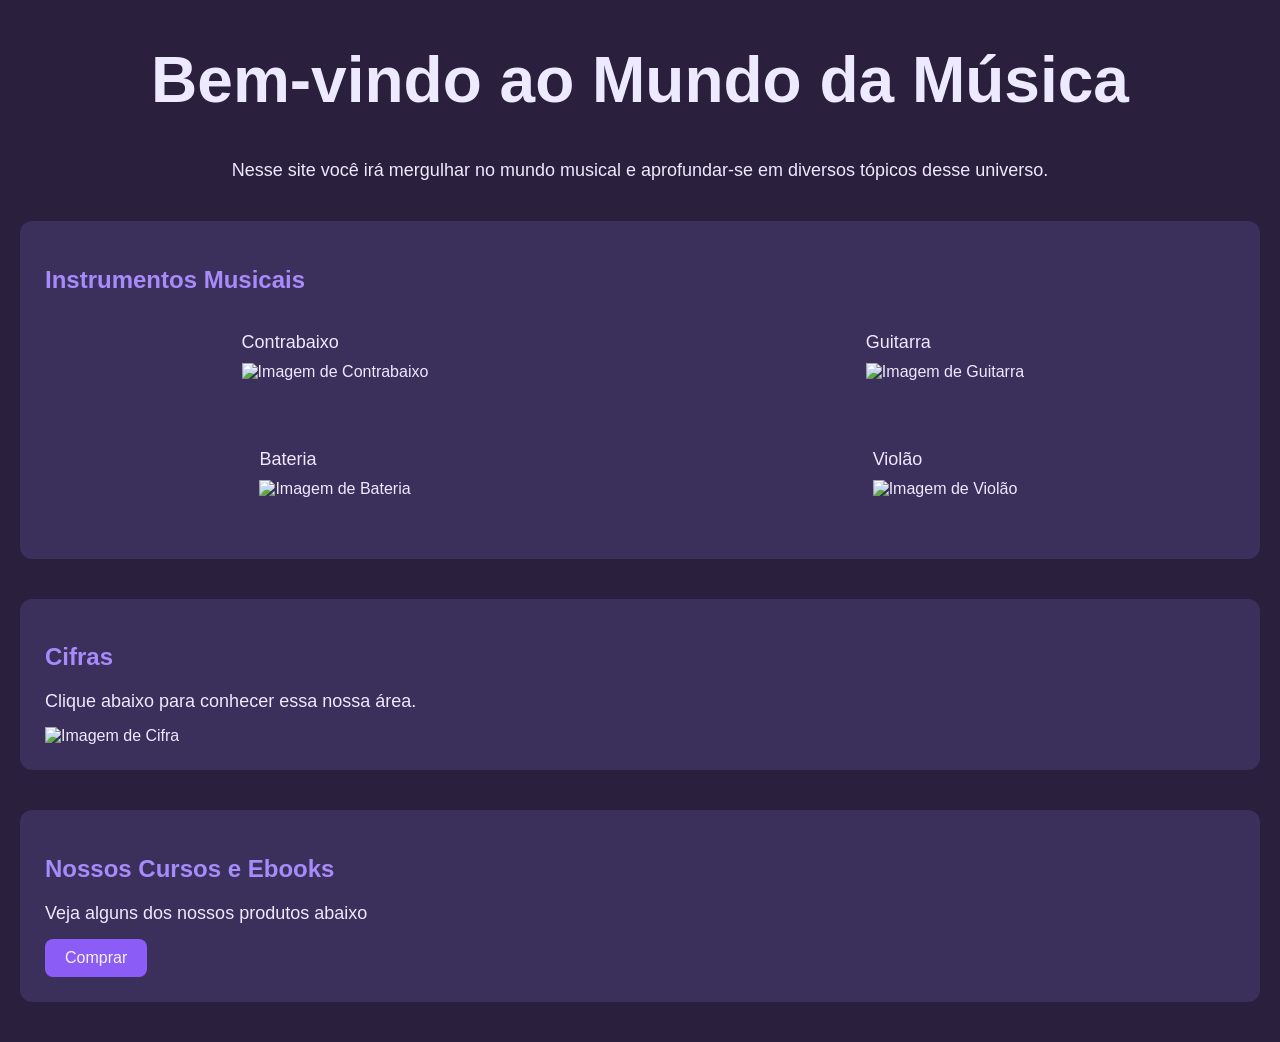
==== index.html @ 8fc6696b "Add files via upload" ====
<!DOCTYPE html>
<html lang="pt-br">
  <head>
    <meta charset="UTF-8">
    <meta name="viewport" content="width-device-width, initial-scale=1.0">
    <title>Mundo da Música</title>
    <link rel="stylesheet" href="style.css">
  </head>
  
  <body>
   <div class="titulo-principal">
     <h1>Bem-vindo ao Mundo da Música</h1>
    <p class="subtitulo">Nesse site você irá mergulhar no mundo musical e aprofundar-se em diversos tópicos desse universo.</p>
    </div>
    
    <div class="instrumentos">
      <h2 class="titulo">Instrumentos Musicais</h2>
      <ul>
        <li>
          <p class="lista-item">Contrabaixo</p>
          <img src="https://s3.wasabisys.com/michael.smserver.com.br/conta-baixo-michael-bm607n_b81e.png" width="150" height="100" alt="Imagem de Contrabaixo">
        </li>
        
        <li>
          <p class="lista-item">Guitarra</p>
          <img src="https://s3.wasabisys.com/michael.smserver.com.br/guitarra-rocker_734f.png" width="150" height="100" alt="Imagem de Guitarra">
          </li>
          
        <li>
          <p class="lista-item">Bateria</p>
          <img src="https://s3.wasabisys.com/michael.smserver.com.br/bateria-michael-evolve-dme620_70bd.png" width="150" height="100" alt="Imagem de Bateria">
          </li>
        
        <li>
          <p class="lista-item">Violão</p>
          <img src="https://s3.wasabisys.com/michael.smserver.com.br/violao-eletrico-michael-folk-vmf420_cad9.png" width="150" height="100" alt="Imagem de Violão">
          </li>
      </ul>
      </div>
      
      <div class="cifra">
        <h2 class="titulo">Cifras</h2>
        <p class="subtitulo">Clique abaixo para conhecer essa nossa área.</p>
        <a href="cifra.html">
          <img src="https://play.google.com/store/apps/details?id=br.com.petaxxon.cifras&hl=pt" width="150" height="100" alt="Imagem de Cifra">
        </a>
      </div>
      
      <div class="produtos">
        <h2 class="titulo">Nossos Cursos e Ebooks</h2>
        <p class="subtitulo">Veja alguns dos nossos produtos abaixo</p>
        <a href="pagamento.html">
         <button>Comprar</button>
        </a>
      </div>
      
  </body>
</html>
---- style.css ----
body {
  background-color: #2A1F3D;
  color: #EDE9FE;
  font-family: Arial, sans-serif;
  margin: 0;
  padding: 0;
}

/* Textos */
.titulo-principal {
  font-size: 32px;
  color: ##FBBF24;
  text-align: center;
  margin-top: 30px;
}

.titulo {
  font-size: 24px;
  color: #A78BFA;
}

.subtitulo {
  font-size: 18px;
  margin-bottom: 15px;
}

.lista-item {
  font-size: 18px;
  margin-bottom: 10px;
}

/* Seções */
.instrumentos,
.cifra,
.produtos,
.formulario {
  background-color: #3B2F5B;
  border-radius: 12px;
  margin: 40px 20px;
  padding: 25px;
}

.instrumentos ul {
  display: grid;
  grid-template-columns: repeat(2, 1fr);
  gap: 30px;
  justify-items: center;
}

/* Blocos secundários */
.voltar {
  border-radius: 12px;
  margin: 30px 20px;
  padding: 20px;
  text-align: center;
}

/* Botões */
button {
  background-color: #8B5CF6;
  color: #F5F3FF;
  border: none;
  border-radius: 8px;
  padding: 10px 20px;
  font-size: 16px;
  cursor: pointer;
}

button:hover {
  background-color: #7C3AED;
}

/* Links */
a {
  text-decoration: none;
  color: inherit;
}

/* Listas */
ul {
  list-style: none;
  padding: 0;
}

li {
  margin-bottom: 20px;
}
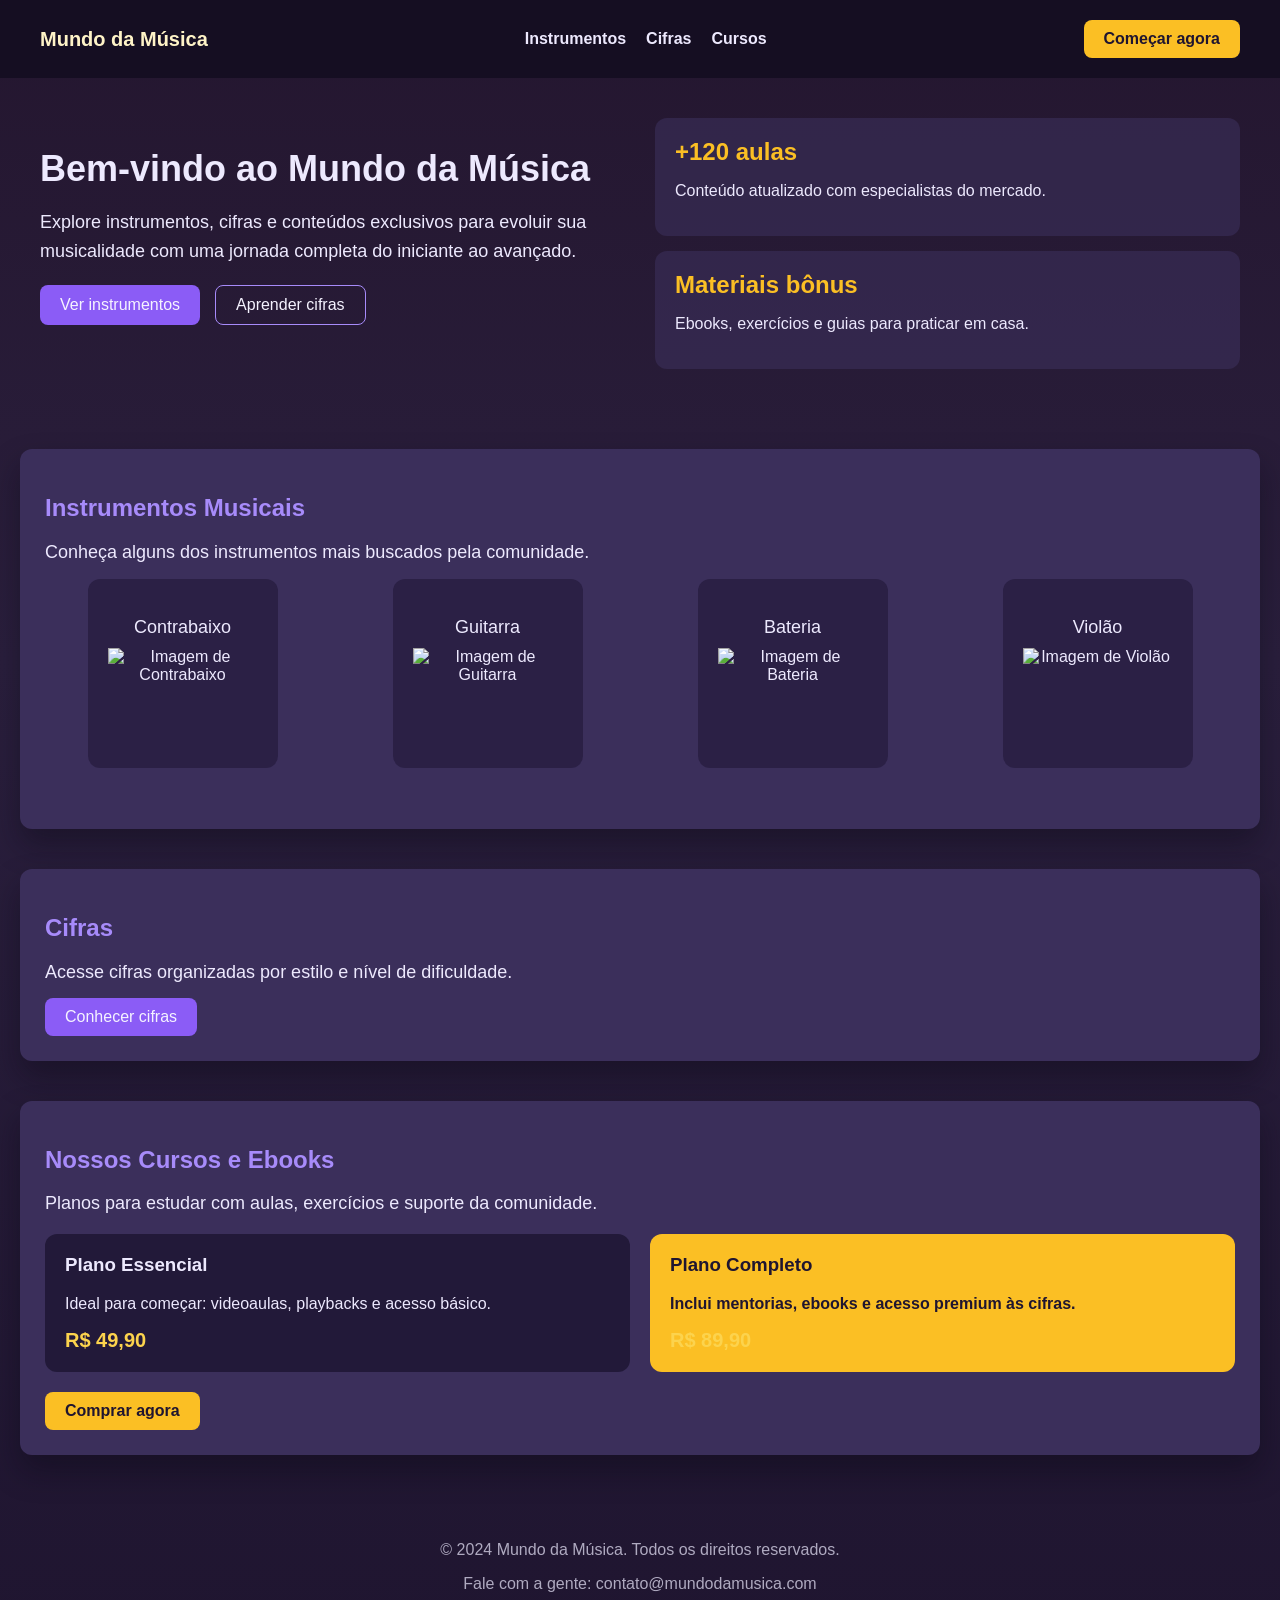
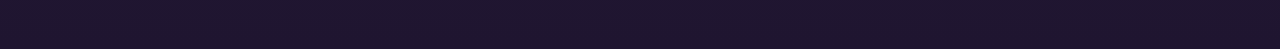
==== commit e104e13f: "Melhorar layout e conteúdo do site" ====
--- a/index.html
+++ b/index.html
@@ -1,58 +1,104 @@
-<!DOCTYPE html>
-<html lang="pt-br">
-  <head>
-    <meta charset="UTF-8">
-    <meta name="viewport" content="width-device-width, initial-scale=1.0">
-    <title>Mundo da Música</title>
-    <link rel="stylesheet" href="style.css">
-  </head>
-  
-  <body>
-   <div class="titulo-principal">
-     <h1>Bem-vindo ao Mundo da Música</h1>
-    <p class="subtitulo">Nesse site você irá mergulhar no mundo musical e aprofundar-se em diversos tópicos desse universo.</p>
-    </div>
-    
-    <div class="instrumentos">
-      <h2 class="titulo">Instrumentos Musicais</h2>
-      <ul>
-        <li>
-          <p class="lista-item">Contrabaixo</p>
-          <img src="https://s3.wasabisys.com/michael.smserver.com.br/conta-baixo-michael-bm607n_b81e.png" width="150" height="100" alt="Imagem de Contrabaixo">
-        </li>
-        
-        <li>
-          <p class="lista-item">Guitarra</p>
-          <img src="https://s3.wasabisys.com/michael.smserver.com.br/guitarra-rocker_734f.png" width="150" height="100" alt="Imagem de Guitarra">
-          </li>
-          
-        <li>
-          <p class="lista-item">Bateria</p>
-          <img src="https://s3.wasabisys.com/michael.smserver.com.br/bateria-michael-evolve-dme620_70bd.png" width="150" height="100" alt="Imagem de Bateria">
-          </li>
-        
-        <li>
-          <p class="lista-item">Violão</p>
-          <img src="https://s3.wasabisys.com/michael.smserver.com.br/violao-eletrico-michael-folk-vmf420_cad9.png" width="150" height="100" alt="Imagem de Violão">
-          </li>
-      </ul>
-      </div>
-      
-      <div class="cifra">
-        <h2 class="titulo">Cifras</h2>
-        <p class="subtitulo">Clique abaixo para conhecer essa nossa área.</p>
-        <a href="cifra.html">
-          <img src="https://play.google.com/store/apps/details?id=br.com.petaxxon.cifras&hl=pt" width="150" height="100" alt="Imagem de Cifra">
-        </a>
-      </div>
-      
-      <div class="produtos">
-        <h2 class="titulo">Nossos Cursos e Ebooks</h2>
-        <p class="subtitulo">Veja alguns dos nossos produtos abaixo</p>
-        <a href="pagamento.html">
-         <button>Comprar</button>
-        </a>
-      </div>
-      
-  </body>
-</html>+<!DOCTYPE html>
+<html lang="pt-br">
+  <head>
+    <meta charset="UTF-8">
+    <meta name="viewport" content="width=device-width, initial-scale=1.0">
+    <title>Mundo da Música</title>
+    <link rel="stylesheet" href="style.css">
+  </head>
+
+  <body>
+    <header class="topo">
+      <div class="logo">
+        <span>Mundo da Música</span>
+      </div>
+      <nav class="menu">
+        <a href="#instrumentos">Instrumentos</a>
+        <a href="#cifras">Cifras</a>
+        <a href="#produtos">Cursos</a>
+      </nav>
+      <a class="botao destaque" href="pagamento.html">Começar agora</a>
+    </header>
+
+    <main>
+      <section class="hero">
+        <div class="hero-texto">
+          <h1>Bem-vindo ao Mundo da Música</h1>
+          <p>
+            Explore instrumentos, cifras e conteúdos exclusivos para evoluir sua musicalidade com
+            uma jornada completa do iniciante ao avançado.
+          </p>
+          <div class="hero-botoes">
+            <a class="botao" href="#instrumentos">Ver instrumentos</a>
+            <a class="botao secundario" href="cifra.html">Aprender cifras</a>
+          </div>
+        </div>
+        <div class="hero-info">
+          <div class="card-info">
+            <h2>+120 aulas</h2>
+            <p>Conteúdo atualizado com especialistas do mercado.</p>
+          </div>
+          <div class="card-info">
+            <h2>Materiais bônus</h2>
+            <p>Ebooks, exercícios e guias para praticar em casa.</p>
+          </div>
+        </div>
+      </section>
+
+      <section class="instrumentos" id="instrumentos">
+        <h2 class="titulo">Instrumentos Musicais</h2>
+        <p class="subtitulo">Conheça alguns dos instrumentos mais buscados pela comunidade.</p>
+        <ul>
+          <li class="card-instrumento">
+            <p class="lista-item">Contrabaixo</p>
+            <img src="https://s3.wasabisys.com/michael.smserver.com.br/conta-baixo-michael-bm607n_b81e.png" width="150" height="100" alt="Imagem de Contrabaixo">
+          </li>
+
+          <li class="card-instrumento">
+            <p class="lista-item">Guitarra</p>
+            <img src="https://s3.wasabisys.com/michael.smserver.com.br/guitarra-rocker_734f.png" width="150" height="100" alt="Imagem de Guitarra">
+          </li>
+
+          <li class="card-instrumento">
+            <p class="lista-item">Bateria</p>
+            <img src="https://s3.wasabisys.com/michael.smserver.com.br/bateria-michael-evolve-dme620_70bd.png" width="150" height="100" alt="Imagem de Bateria">
+          </li>
+
+          <li class="card-instrumento">
+            <p class="lista-item">Violão</p>
+            <img src="https://s3.wasabisys.com/michael.smserver.com.br/violao-eletrico-michael-folk-vmf420_cad9.png" width="150" height="100" alt="Imagem de Violão">
+          </li>
+        </ul>
+      </section>
+
+      <section class="cifra" id="cifras">
+        <h2 class="titulo">Cifras</h2>
+        <p class="subtitulo">Acesse cifras organizadas por estilo e nível de dificuldade.</p>
+        <a class="botao" href="cifra.html">Conhecer cifras</a>
+      </section>
+
+      <section class="produtos" id="produtos">
+        <h2 class="titulo">Nossos Cursos e Ebooks</h2>
+        <p class="subtitulo">Planos para estudar com aulas, exercícios e suporte da comunidade.</p>
+        <div class="planos">
+          <div class="plano">
+            <h3>Plano Essencial</h3>
+            <p>Ideal para começar: videoaulas, playbacks e acesso básico.</p>
+            <strong>R$ 49,90</strong>
+          </div>
+          <div class="plano destaque">
+            <h3>Plano Completo</h3>
+            <p>Inclui mentorias, ebooks e acesso premium às cifras.</p>
+            <strong>R$ 89,90</strong>
+          </div>
+        </div>
+        <a class="botao destaque" href="pagamento.html">Comprar agora</a>
+      </section>
+    </main>
+
+    <footer class="rodape">
+      <p>© 2024 Mundo da Música. Todos os direitos reservados.</p>
+      <p>Fale com a gente: contato@mundodamusica.com</p>
+    </footer>
+  </body>
+</html>
--- a/style.css
+++ b/style.css
@@ -1,87 +1,286 @@
-body {
-  background-color: #2A1F3D;
-  color: #EDE9FE;
-  font-family: Arial, sans-serif;
-  margin: 0;
-  padding: 0;
-}
-
-/* Textos */
-.titulo-principal {
-  font-size: 32px;
-  color: ##FBBF24;
-  text-align: center;
-  margin-top: 30px;
-}
-
-.titulo {
-  font-size: 24px;
-  color: #A78BFA;
-}
-
-.subtitulo {
-  font-size: 18px;
-  margin-bottom: 15px;
-}
-
-.lista-item {
-  font-size: 18px;
-  margin-bottom: 10px;
-}
-
-/* Seções */
-.instrumentos,
-.cifra,
-.produtos,
-.formulario {
-  background-color: #3B2F5B;
-  border-radius: 12px;
-  margin: 40px 20px;
-  padding: 25px;
-}
-
-.instrumentos ul {
-  display: grid;
-  grid-template-columns: repeat(2, 1fr);
-  gap: 30px;
-  justify-items: center;
-}
-
-/* Blocos secundários */
-.voltar {
-  border-radius: 12px;
-  margin: 30px 20px;
-  padding: 20px;
-  text-align: center;
-}
-
-/* Botões */
-button {
-  background-color: #8B5CF6;
-  color: #F5F3FF;
-  border: none;
-  border-radius: 8px;
-  padding: 10px 20px;
-  font-size: 16px;
-  cursor: pointer;
-}
-
-button:hover {
-  background-color: #7C3AED;
-}
-
-/* Links */
-a {
-  text-decoration: none;
-  color: inherit;
-}
-
-/* Listas */
-ul {
-  list-style: none;
-  padding: 0;
-}
-
-li {
-  margin-bottom: 20px;
-}
+:root {
+  color-scheme: dark;
+}
+
+* {
+  box-sizing: border-box;
+}
+
+body {
+  background: linear-gradient(180deg, #24162f 0%, #2a1f3d 40%, #1f1530 100%);
+  color: #ede9fe;
+  font-family: "Inter", Arial, sans-serif;
+  margin: 0;
+  padding: 0;
+}
+
+img {
+  max-width: 100%;
+  display: block;
+}
+
+/* Topo */
+.topo {
+  display: flex;
+  align-items: center;
+  justify-content: space-between;
+  gap: 20px;
+  padding: 20px 40px;
+  background: rgba(21, 14, 34, 0.9);
+  position: sticky;
+  top: 0;
+  z-index: 10;
+}
+
+.logo {
+  font-size: 20px;
+  font-weight: 700;
+  color: #fef3c7;
+}
+
+.menu {
+  display: flex;
+  gap: 20px;
+  flex-wrap: wrap;
+}
+
+.menu a {
+  font-weight: 600;
+}
+
+/* Hero */
+.hero {
+  display: grid;
+  gap: 30px;
+  grid-template-columns: repeat(auto-fit, minmax(260px, 1fr));
+  padding: 40px;
+}
+
+.hero-texto h1 {
+  font-size: 36px;
+  margin-bottom: 10px;
+}
+
+.hero-texto p {
+  font-size: 18px;
+  line-height: 1.6;
+}
+
+.hero-botoes {
+  display: flex;
+  gap: 15px;
+  flex-wrap: wrap;
+  margin-top: 20px;
+}
+
+.hero-info {
+  display: grid;
+  gap: 15px;
+}
+
+.card-info {
+  background: rgba(59, 47, 91, 0.6);
+  border-radius: 12px;
+  padding: 20px;
+}
+
+.card-info h2 {
+  margin: 0 0 10px;
+  color: #fbbf24;
+}
+
+/* Textos */
+.titulo-principal {
+  font-size: 32px;
+  color: #fbbf24;
+  text-align: center;
+  margin: 0 0 20px;
+}
+
+.titulo {
+  font-size: 24px;
+  color: #a78bfa;
+}
+
+.subtitulo {
+  font-size: 18px;
+  margin-bottom: 15px;
+}
+
+.lista-item {
+  font-size: 18px;
+  margin-bottom: 10px;
+}
+
+/* Seções */
+.instrumentos,
+.cifra,
+.produtos,
+.formulario {
+  background-color: #3b2f5b;
+  border-radius: 12px;
+  margin: 40px 20px;
+  padding: 25px;
+  box-shadow: 0 16px 30px rgba(11, 7, 19, 0.4);
+}
+
+.instrumentos ul {
+  display: grid;
+  grid-template-columns: repeat(auto-fit, minmax(180px, 1fr));
+  gap: 30px;
+  justify-items: center;
+}
+
+.card-instrumento {
+  background: rgba(36, 27, 61, 0.7);
+  padding: 20px;
+  border-radius: 12px;
+  text-align: center;
+}
+
+.planos {
+  display: grid;
+  grid-template-columns: repeat(auto-fit, minmax(220px, 1fr));
+  gap: 20px;
+  margin: 20px 0;
+}
+
+.plano {
+  background: rgba(28, 20, 49, 0.8);
+  border-radius: 12px;
+  padding: 20px;
+}
+
+.plano h3 {
+  margin-top: 0;
+}
+
+.plano strong {
+  display: block;
+  margin-top: 12px;
+  color: #fcd34d;
+  font-size: 20px;
+}
+
+.lista-cifras {
+  list-style: none;
+  padding: 0;
+  margin: 20px 0;
+  display: grid;
+  gap: 12px;
+}
+
+.lista-cifras li {
+  background: rgba(28, 20, 49, 0.8);
+  border-radius: 10px;
+  padding: 12px 16px;
+  display: grid;
+  gap: 4px;
+}
+
+/* Conteúdo */
+.conteudo {
+  padding: 20px;
+}
+
+/* Blocos secundários */
+.voltar {
+  border-radius: 12px;
+  margin: 30px 20px 50px;
+  padding: 20px;
+  text-align: center;
+}
+
+/* Botões */
+button,
+.botao {
+  background-color: #8b5cf6;
+  color: #f5f3ff;
+  border: none;
+  border-radius: 8px;
+  padding: 10px 20px;
+  font-size: 16px;
+  cursor: pointer;
+  display: inline-flex;
+  align-items: center;
+  justify-content: center;
+  gap: 6px;
+}
+
+button:hover,
+.botao:hover {
+  background-color: #7c3aed;
+}
+
+.botao.secundario {
+  background-color: transparent;
+  border: 1px solid #a78bfa;
+}
+
+.botao.secundario:hover {
+  background-color: rgba(167, 139, 250, 0.15);
+}
+
+.botao.destaque,
+.plano.destaque {
+  background-color: #fbbf24;
+  color: #1f1530;
+  font-weight: 700;
+}
+
+.botao.destaque:hover {
+  background-color: #f59e0b;
+}
+
+/* Formulário */
+form {
+  display: grid;
+  gap: 15px;
+}
+
+label {
+  font-weight: 600;
+}
+
+select {
+  background: #1f1530;
+  color: #ede9fe;
+  border: 1px solid #a78bfa;
+  border-radius: 8px;
+  padding: 10px;
+  font-size: 16px;
+}
+
+/* Links */
+a {
+  text-decoration: none;
+  color: inherit;
+}
+
+/* Listas */
+ul {
+  list-style: none;
+  padding: 0;
+}
+
+li {
+  margin-bottom: 20px;
+}
+
+/* Rodapé */
+.rodape {
+  text-align: center;
+  padding: 30px 20px 40px;
+  color: rgba(237, 233, 254, 0.7);
+}
+
+@media (max-width: 720px) {
+  .topo {
+    flex-direction: column;
+    align-items: flex-start;
+  }
+
+  .hero {
+    padding: 30px 20px;
+  }
+}
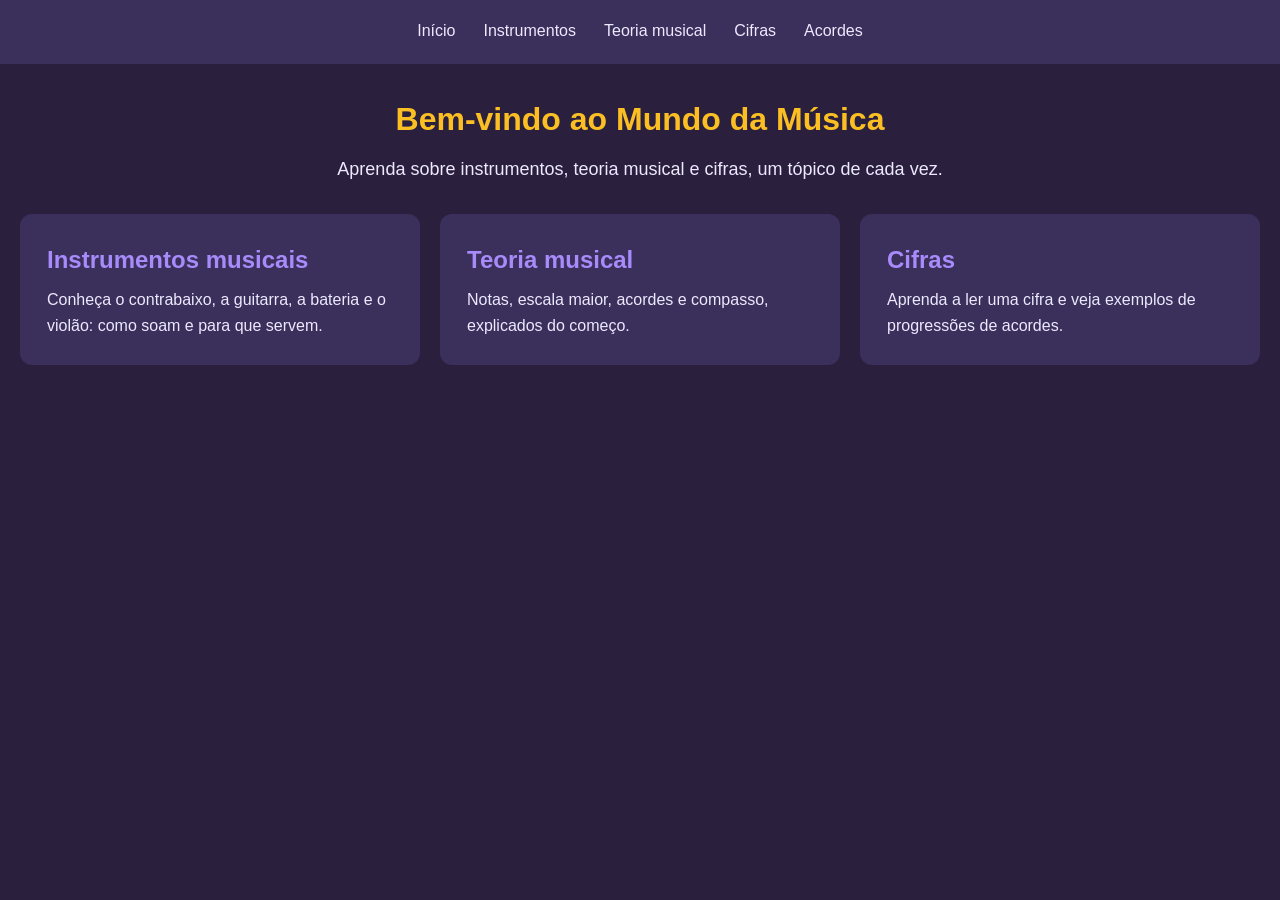
==== commit 1aeb33d6: "feat: versao 2.0 com JSON, dicionario de acordes e audio" ====
--- a/index.html
+++ b/index.html
@@ -3,102 +3,34 @@
   <head>
     <meta charset="UTF-8">
     <meta name="viewport" content="width=device-width, initial-scale=1.0">
-    <title>Mundo da Música</title>
-    <link rel="stylesheet" href="style.css">
-  </head>
+    <title>Início | Mundo da Música</title>
+<link rel="stylesheet" href="css/style.css">  </head>
+  <body>
+    <nav class="menu">
+      <a href="index.html">Início</a>
+      <a href="instrumentos.html">Instrumentos</a>
+      <a href="teoria.html">Teoria musical</a>
+      <a href="cifra.html">Cifras</a>
+      <a href="acordes.html">Acordes</a>
+    </nav>
 
-  <body>
-    <header class="topo">
-      <div class="logo">
-        <span>Mundo da Música</span>
-      </div>
-      <nav class="menu">
-        <a href="#instrumentos">Instrumentos</a>
-        <a href="#cifras">Cifras</a>
-        <a href="#produtos">Cursos</a>
-      </nav>
-      <a class="botao destaque" href="pagamento.html">Começar agora</a>
-    </header>
+    <h1 class="titulo-principal">Bem-vindo ao Mundo da Música</h1>
+    <p class="intro">Aprenda sobre instrumentos, teoria musical e cifras, um tópico de cada vez.</p>
 
-    <main>
-      <section class="hero">
-        <div class="hero-texto">
-          <h1>Bem-vindo ao Mundo da Música</h1>
-          <p>
-            Explore instrumentos, cifras e conteúdos exclusivos para evoluir sua musicalidade com
-            uma jornada completa do iniciante ao avançado.
-          </p>
-          <div class="hero-botoes">
-            <a class="botao" href="#instrumentos">Ver instrumentos</a>
-            <a class="botao secundario" href="cifra.html">Aprender cifras</a>
-          </div>
-        </div>
-        <div class="hero-info">
-          <div class="card-info">
-            <h2>+120 aulas</h2>
-            <p>Conteúdo atualizado com especialistas do mercado.</p>
-          </div>
-          <div class="card-info">
-            <h2>Materiais bônus</h2>
-            <p>Ebooks, exercícios e guias para praticar em casa.</p>
-          </div>
-        </div>
-      </section>
+    <div class="topicos">
+      <a class="card" href="instrumentos.html">
+        <h2 class="titulo">Instrumentos musicais</h2>
+        <p>Conheça o contrabaixo, a guitarra, a bateria e o violão: como soam e para que servem.</p>
+      </a>
+      <a class="card" href="teoria.html">
+        <h2 class="titulo">Teoria musical</h2>
+        <p>Notas, escala maior, acordes e compasso, explicados do começo.</p>
+      </a>
+      <a class="card" href="cifra.html">
+        <h2 class="titulo">Cifras</h2>
+        <p>Aprenda a ler uma cifra e veja exemplos de progressões de acordes.</p>
+      </a>
+    </div>
 
-      <section class="instrumentos" id="instrumentos">
-        <h2 class="titulo">Instrumentos Musicais</h2>
-        <p class="subtitulo">Conheça alguns dos instrumentos mais buscados pela comunidade.</p>
-        <ul>
-          <li class="card-instrumento">
-            <p class="lista-item">Contrabaixo</p>
-            <img src="https://s3.wasabisys.com/michael.smserver.com.br/conta-baixo-michael-bm607n_b81e.png" width="150" height="100" alt="Imagem de Contrabaixo">
-          </li>
-
-          <li class="card-instrumento">
-            <p class="lista-item">Guitarra</p>
-            <img src="https://s3.wasabisys.com/michael.smserver.com.br/guitarra-rocker_734f.png" width="150" height="100" alt="Imagem de Guitarra">
-          </li>
-
-          <li class="card-instrumento">
-            <p class="lista-item">Bateria</p>
-            <img src="https://s3.wasabisys.com/michael.smserver.com.br/bateria-michael-evolve-dme620_70bd.png" width="150" height="100" alt="Imagem de Bateria">
-          </li>
-
-          <li class="card-instrumento">
-            <p class="lista-item">Violão</p>
-            <img src="https://s3.wasabisys.com/michael.smserver.com.br/violao-eletrico-michael-folk-vmf420_cad9.png" width="150" height="100" alt="Imagem de Violão">
-          </li>
-        </ul>
-      </section>
-
-      <section class="cifra" id="cifras">
-        <h2 class="titulo">Cifras</h2>
-        <p class="subtitulo">Acesse cifras organizadas por estilo e nível de dificuldade.</p>
-        <a class="botao" href="cifra.html">Conhecer cifras</a>
-      </section>
-
-      <section class="produtos" id="produtos">
-        <h2 class="titulo">Nossos Cursos e Ebooks</h2>
-        <p class="subtitulo">Planos para estudar com aulas, exercícios e suporte da comunidade.</p>
-        <div class="planos">
-          <div class="plano">
-            <h3>Plano Essencial</h3>
-            <p>Ideal para começar: videoaulas, playbacks e acesso básico.</p>
-            <strong>R$ 49,90</strong>
-          </div>
-          <div class="plano destaque">
-            <h3>Plano Completo</h3>
-            <p>Inclui mentorias, ebooks e acesso premium às cifras.</p>
-            <strong>R$ 89,90</strong>
-          </div>
-        </div>
-        <a class="botao destaque" href="pagamento.html">Comprar agora</a>
-      </section>
-    </main>
-
-    <footer class="rodape">
-      <p>© 2024 Mundo da Música. Todos os direitos reservados.</p>
-      <p>Fale com a gente: contato@mundodamusica.com</p>
-    </footer>
   </body>
 </html>
--- a/css/style.css
+++ b/css/style.css
@@ -0,0 +1,378 @@
+body {
+  background-color: #2A1F3D;
+  color: #EDE9FE;
+  font-family: Arial, sans-serif;
+  line-height: 1.6;
+  margin: 0;
+  padding: 0;
+}
+
+/* Navegação */
+.menu {
+  display: flex;
+  flex-wrap: wrap;
+  justify-content: center;
+  gap: 8px 24px;
+  background-color: #3B2F5B;
+  padding: 14px 20px;
+}
+
+.menu a {
+  color: #EDE9FE;
+  padding: 4px 2px;
+  border-bottom: 2px solid transparent;
+}
+
+.menu a:hover,
+.menu a.ativo {
+  border-bottom-color: #FBBF24;
+}
+
+/* Textos */
+.titulo-principal {
+  font-size: 32px;
+  color: #FBBF24;
+  text-align: center;
+  margin: 30px 20px 0;
+}
+
+.titulo {
+  font-size: 24px;
+  color: #A78BFA;
+  margin-top: 0;
+}
+
+.subtitulo {
+  font-size: 18px;
+  margin-bottom: 15px;
+}
+
+.intro {
+  text-align: center;
+  max-width: 640px;
+  margin: 10px auto 0;
+  padding: 0 20px;
+  font-size: 18px;
+}
+
+.lista-item {
+  font-size: 18px;
+  font-weight: bold;
+  margin: 0 0 10px;
+}
+
+/* Seções */
+.instrumentos,
+.cifra,
+.produtos,
+.formulario,
+.topico {
+  background-color: #3B2F5B;
+  border-radius: 12px;
+  margin: 30px 20px;
+  padding: 25px;
+}
+
+.topico p,
+.topico li {
+  max-width: 70ch;
+}
+
+/* Cards da página inicial */
+.topicos {
+  display: grid;
+  grid-template-columns: repeat(auto-fit, minmax(240px, 1fr));
+  gap: 20px;
+  margin: 30px 20px;
+}
+
+.card {
+  display: block;
+  background-color: #3B2F5B;
+  border-radius: 12px;
+  padding: 25px;
+  border: 2px solid transparent;
+}
+
+.card:hover,
+.card:focus-visible {
+  border-color: #FBBF24;
+}
+
+.card .titulo {
+  margin-bottom: 8px;
+}
+
+.card p {
+  margin: 0;
+}
+
+/* Instrumentos */
+.instrumentos ul {
+  display: grid;
+  grid-template-columns: repeat(2, 1fr);
+  gap: 30px;
+  justify-items: center;
+  text-align: center;
+}
+
+.instrumentos li p {
+  max-width: 28ch;
+  margin: 0 auto 12px;
+}
+
+.instrumentos img {
+  max-width: 100%;
+  height: auto;
+}
+
+/* Tabelas e cifras */
+.rolagem {
+  overflow-x: auto;
+}
+
+table {
+  border-collapse: collapse;
+  width: 100%;
+  min-width: 420px;
+}
+
+th, td {
+  border-bottom: 1px solid #5B4A8A;
+  padding: 8px 12px;
+  text-align: left;
+}
+
+th {
+  color: #FBBF24;
+}
+
+pre.cifra-exemplo {
+  background-color: #2A1F3D;
+  color: #FBBF24;
+  border-radius: 8px;
+  padding: 16px;
+  font-size: 20px;
+  overflow-x: auto;
+}
+
+/* Blocos secundários */
+.voltar {
+  border-radius: 12px;
+  margin: 30px 20px;
+  padding: 20px;
+  text-align: center;
+}
+
+/* Botões */
+button {
+  background-color: #8B5CF6;
+  color: #F5F3FF;
+  border: none;
+  border-radius: 8px;
+  padding: 10px 20px;
+  font-size: 16px;
+  cursor: pointer;
+}
+
+button:hover {
+  background-color: #7C3AED;
+}
+
+/* Links */
+a {
+  text-decoration: none;
+  color: inherit;
+}
+
+a:focus-visible,
+button:focus-visible {
+  outline: 3px solid #FBBF24;
+  outline-offset: 2px;
+}
+
+/* Listas */
+ul {
+  list-style: none;
+  padding: 0;
+}
+
+li {
+  margin-bottom: 20px;
+}
+
+.topico ul {
+  list-style: disc;
+  padding-left: 22px;
+}
+
+.topico li {
+  margin-bottom: 8px;
+}
+
+@media (max-width: 520px) {
+  .instrumentos ul {
+    grid-template-columns: 1fr;
+  }
+}
+
+/* Cards de acorde */
+.lista-acordes {
+  display: grid;
+  grid-template-columns: repeat(auto-fill, minmax(160px, 1fr));
+  gap: 16px;
+  margin: 30px 20px;
+}
+
+.acorde-card {
+  background-color: #3B2F5B;
+  border-radius: 12px;
+  padding: 20px;
+  text-align: center;
+  border: 2px solid transparent;
+  transition: border-color 0.2s, transform 0.2s;
+  cursor: pointer;
+}
+
+.acorde-card:hover,
+.acorde-card:focus-visible {
+  border-color: #FBBF24;
+  transform: translateY(-2px);
+}
+
+.acorde-nome {
+  font-size: 28px;
+  color: #FBBF24;
+  margin: 0 0 4px;
+}
+
+.acorde-completo {
+  font-size: 14px;
+  color: #EDE9FE;
+  margin: 0 0 12px;
+}
+
+.acorde-meta {
+  display: flex;
+  gap: 6px;
+  justify-content: center;
+  flex-wrap: wrap;
+  margin: 0;
+}
+
+.tag {
+  font-size: 11px;
+  padding: 3px 8px;
+  border-radius: 999px;
+  text-transform: uppercase;
+  letter-spacing: 0.5px;
+  font-weight: bold;
+}
+
+.tag-maior {
+  background-color: #8B5CF6;
+  color: #F5F3FF;
+}
+
+.tag-menor {
+  background-color: #5B4A8A;
+  color: #EDE9FE;
+}
+
+.tag-iniciante {
+  background-color: #10B981;
+  color: #022C22;
+}
+
+.tag-intermediario {
+  background-color: #F59E0B;
+  color: #451A03;
+}
+
+/* Diagrama do braço do violão */
+.diagrama {
+  width: 100%;
+  max-width: 120px;
+  height: auto;
+  display: block;
+  margin: 12px auto;
+}
+
+.diagrama .corda {
+  stroke: #A78BFA;
+  stroke-width: 1;
+}
+
+.diagrama .casa {
+  stroke: #A78BFA;
+}
+
+.diagrama .simbolo {
+  fill: #EDE9FE;
+  font-size: 12px;
+  font-weight: bold;
+  font-family: Arial, sans-serif;
+}
+
+.diagrama .bolinha {
+  fill: #FBBF24;
+}
+
+.diagrama .numero-dedo {
+  fill: #2A1F3D;
+  font-size: 11px;
+  font-weight: bold;
+  font-family: Arial, sans-serif;
+}
+
+/* Filtros */
+.filtros {
+  display: flex;
+  flex-wrap: wrap;
+  gap: 20px 30px;
+  justify-content: center;
+  margin: 20px 20px 0;
+}
+
+.filtro-grupo {
+  display: flex;
+  align-items: center;
+  gap: 8px;
+  flex-wrap: wrap;
+}
+
+.filtro-label {
+  color: #A78BFA;
+  font-size: 14px;
+  font-weight: bold;
+}
+
+.filtro-btn {
+  background-color: transparent;
+  color: #EDE9FE;
+  border: 1px solid #5B4A8A;
+  border-radius: 999px;
+  padding: 6px 14px;
+  font-size: 13px;
+  cursor: pointer;
+  transition: all 0.2s;
+}
+
+.filtro-btn:hover {
+  border-color: #A78BFA;
+}
+
+.filtro-btn.ativo {
+  background-color: #8B5CF6;
+  border-color: #8B5CF6;
+  color: #F5F3FF;
+}
+
+.acorde-card.oculto {
+  display: none;
+}
+
+.acorde-card.ativo-audio {
+  border-color: #FBBF24;
+  background-color: #4A3B6E;
+}
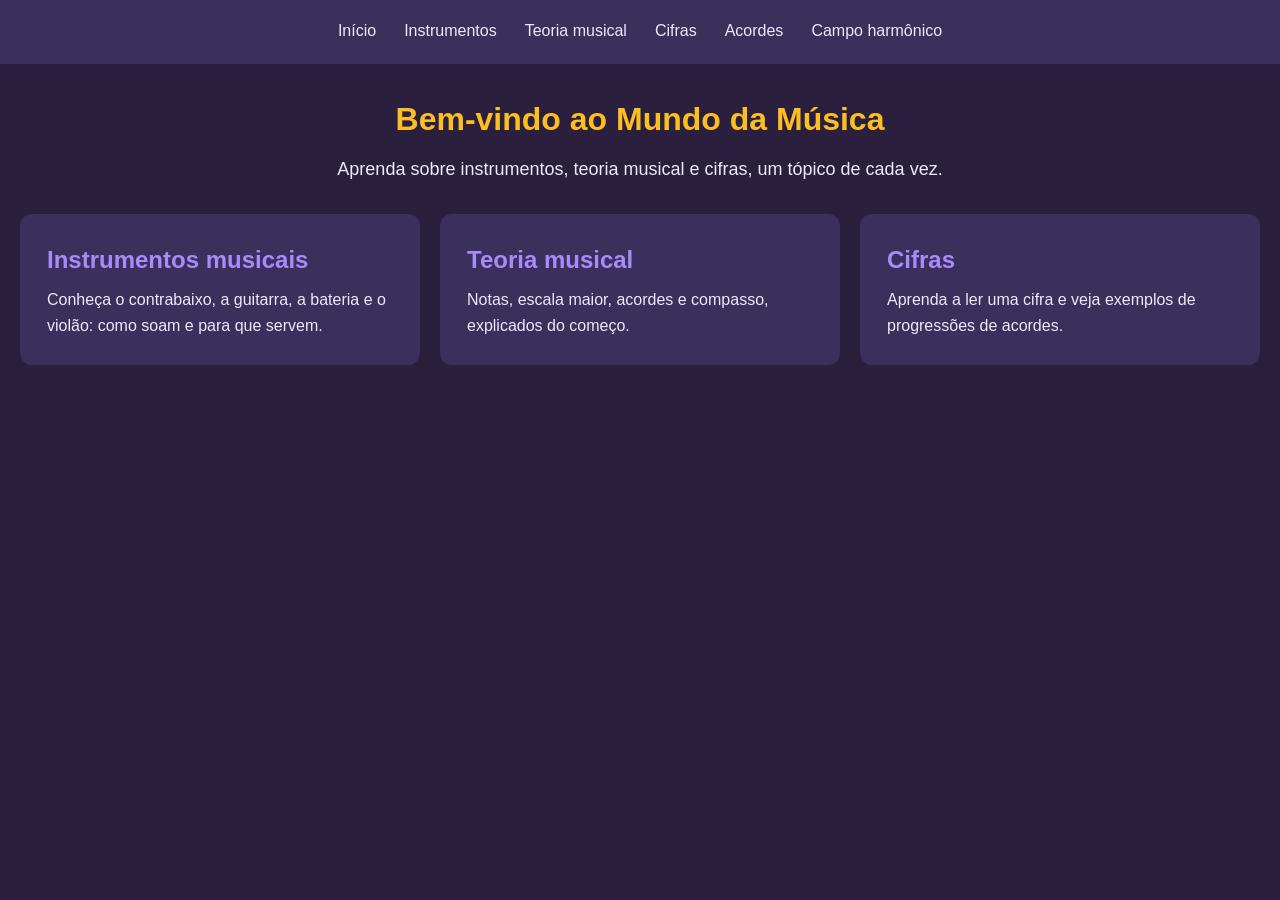
==== commit 18bff244: "feat: estrutura da pagina de campo harmonico com seletor de tom" ====
--- a/index.html
+++ b/index.html
@@ -12,6 +12,7 @@
       <a href="teoria.html">Teoria musical</a>
       <a href="cifra.html">Cifras</a>
       <a href="acordes.html">Acordes</a>
+      <a href="campo-harmonico.html">Campo harmônico</a>
     </nav>
 
     <h1 class="titulo-principal">Bem-vindo ao Mundo da Música</h1>
--- a/css/style.css
+++ b/css/style.css
@@ -375,4 +375,44 @@
 .acorde-card.ativo-audio {
   border-color: #FBBF24;
   background-color: #4A3B6E;
+}
+
+/* Seletor de tom */
+.seletor-tom {
+  display: flex;
+  flex-wrap: wrap;
+  gap: 8px;
+  justify-content: center;
+  margin: 20px 20px 0;
+}
+
+.tom-btn {
+  background-color: transparent;
+  color: #EDE9FE;
+  border: 1px solid #5B4A8A;
+  border-radius: 999px;
+  padding: 8px 18px;
+  font-size: 14px;
+  font-weight: bold;
+  cursor: pointer;
+  transition: all 0.2s;
+}
+
+.tom-btn:hover {
+  border-color: #A78BFA;
+}
+
+.tom-btn.ativo {
+  background-color: #FBBF24;
+  border-color: #FBBF24;
+  color: #2A1F3D;
+}
+
+/* Container dos cards (placeholder do 3.2.2) */
+.cards-campo {
+  display: grid;
+  grid-template-columns: repeat(auto-fill, minmax(160px, 1fr));
+  gap: 16px;
+  margin: 30px 20px;
+  min-height: 100px;
 }
